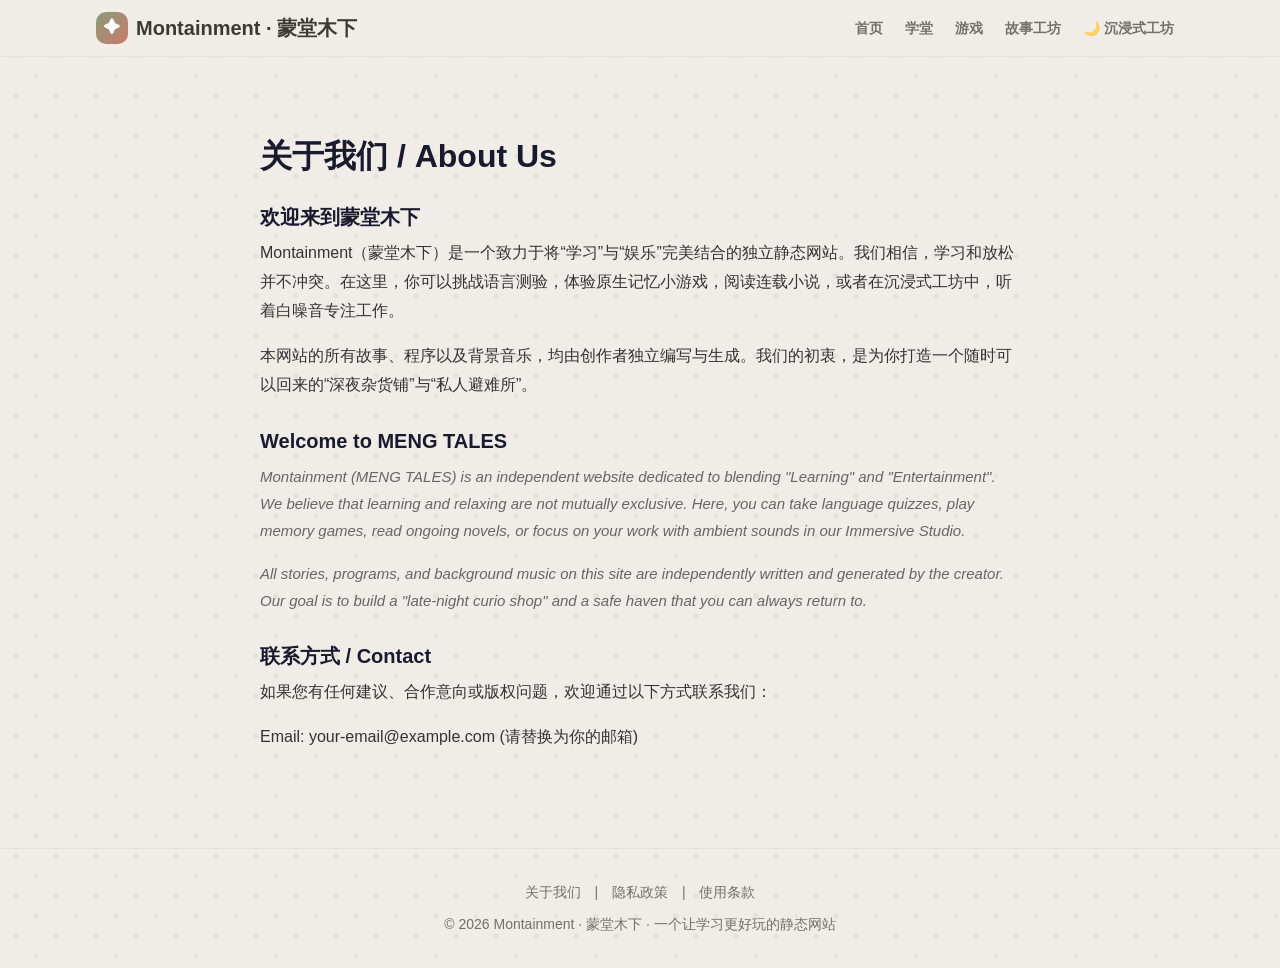
==== about.html @ 9c8ce77c "Create about.html" ====
<!DOCTYPE html>
<html lang="zh-CN">
<head>
  <meta charset="UTF-8" />
  <meta name="viewport" content="width=device-width, initial-scale=1.0" />
  <title>关于我们 | Montainment</title>
  <link rel="stylesheet" href="style.css" />
  <style>
    .legal-container { max-width: 800px; margin: 60px auto; padding: 20px; color: #333; line-height: 1.8; }
    .legal-container h1 { font-size: 32px; color: #1a1a2e; margin-bottom: 20px; }
    .legal-container h2 { font-size: 20px; color: #1a1a2e; margin: 30px 0 10px; }
    .legal-container p { margin-bottom: 16px; }
    .legal-container .en-text { color: #666; font-size: 15px; font-style: italic; }
  </style>
</head>
<body>
  <header class="site-header">
    <nav class="nav-bar">
      <a href="index.html" class="brand"><span class="brand-mark">✦</span> Montainment · 蒙堂木下</a>
      <ul class="nav-links">
        <li><a href="index.html">首页</a></li>
        <li><a href="quiz.html">学堂</a></li>
        <li><a href="game.html">游戏</a></li>
        <li><a href="story.html">故事工坊</a></li>
        <li><a href="immersive.html">🌙 沉浸式工坊</a></li>
      </ul>
    </nav>
  </header>

  <main class="legal-container">
    <h1>关于我们 / About Us</h1>
    
    <h2>欢迎来到蒙堂木下</h2>
    <p>Montainment（蒙堂木下）是一个致力于将“学习”与“娱乐”完美结合的独立静态网站。我们相信，学习和放松并不冲突。在这里，你可以挑战语言测验，体验原生记忆小游戏，阅读连载小说，或者在沉浸式工坊中，听着白噪音专注工作。</p>
    <p>本网站的所有故事、程序以及背景音乐，均由创作者独立编写与生成。我们的初衷，是为你打造一个随时可以回来的“深夜杂货铺”与“私人避难所”。</p>

    <h2>Welcome to MENG TALES</h2>
    <p class="en-text">Montainment (MENG TALES) is an independent website dedicated to blending "Learning" and "Entertainment". We believe that learning and relaxing are not mutually exclusive. Here, you can take language quizzes, play memory games, read ongoing novels, or focus on your work with ambient sounds in our Immersive Studio.</p>
    <p class="en-text">All stories, programs, and background music on this site are independently written and generated by the creator. Our goal is to build a "late-night curio shop" and a safe haven that you can always return to.</p>

    <h2>联系方式 / Contact</h2>
    <p>如果您有任何建议、合作意向或版权问题，欢迎通过以下方式联系我们：</p>
    <p>Email: your-email@example.com (请替换为你的邮箱)</p>
  </main>

  <footer class="site-footer">
    <div class="container">
      <div style="margin-bottom: 10px;">
        <a href="about.html" style="margin: 0 10px; color: inherit;">关于我们</a> | 
        <a href="privacy.html" style="margin: 0 10px; color: inherit;">隐私政策</a> | 
        <a href="terms.html" style="margin: 0 10px; color: inherit;">使用条款</a>
      </div>
      © 2026 Montainment · 蒙堂木下 · 一个让学习更好玩的静态网站
    </div>
  </footer>
</body>
</html>
---- style.css ----
/* =========================================================
   Montainment 全站样式表 · 自然大地风（导航修复版）
   ========================================================= */

/* ---------- 1. 设计变量 ---------- */
:root {
  --bg: #f0ede8;
  --surface: #faf8f5;
  --ink: #3d3a35;
  --ink-soft: rgba(61, 58, 53, 0.7);
  --primary: #8a9b7a;
  --primary-dark: #7a8b6a;
  --sunshine: #d4b87a;
  --coral: #c97a6b;
  --coral-dark: #b86a5b;
  --mint: #2ec4b6;
  --mint-dark: #1fa89c;
  --border: rgba(138, 155, 122, 0.12);
  --font-display: "Fredoka", "Nunito", sans-serif;
  --font-body: "Nunito", "Segoe UI", sans-serif;
  --radius-sm: 10px;
  --radius-md: 18px;
  --radius-lg: 28px;
  --shadow-soft: 0 10px 30px rgba(61, 58, 53, 0.06);
  --gap-sm: 12px;
  --gap-md: 24px;
  --gap-lg: 48px;
  --container-width: 1120px;
}

/* ---------- 2. 基础重置 ---------- */
* { margin: 0; padding: 0; box-sizing: border-box; }
html { scroll-behavior: smooth; }
body {
  font-family: var(--font-body);
  background-color: var(--bg);
  /* ===== 🔹 纹理：圆点 ===== */
  background-image: url("data:image/svg+xml,%3Csvg xmlns='http://www.w3.org/2000/svg' width='80' height='80' viewBox='0 0 80 80'%3E%3Cg fill='%238a9b7a' fill-opacity='0.12'%3E%3Ccircle cx='16' cy='16' r='2.5'/%3E%3Ccircle cx='56' cy='16' r='2.5'/%3E%3Ccircle cx='16' cy='56' r='2.5'/%3E%3Ccircle cx='56' cy='56' r='2.5'/%3E%3Ccircle cx='36' cy='36' r='3'/%3E%3Ccircle cx='76' cy='36' r='2'/%3E%3Ccircle cx='36' cy='76' r='2'/%3E%3C/g%3E%3C/svg%3E");
  color: var(--ink);
  line-height: 1.6;
  -webkit-font-smoothing: antialiased;
}
img, svg { display: block; max-width: 100%; }
a { color: inherit; text-decoration: none; }
button { font-family: inherit; cursor: pointer; border: none; }
h1, h2, h3 { font-family: var(--font-display); font-weight: 600; line-height: 1.2; }
a:focus-visible, button:focus-visible, input:focus-visible {
  outline: 3px solid var(--primary);
  outline-offset: 3px;
}
@media (prefers-reduced-motion: reduce) {
  * { animation-duration: 0.001ms !important; animation-iteration-count: 1 !important; transition-duration: 0.001ms !important; }
}
.container { max-width: var(--container-width); margin: 0 auto; padding: 0 24px; }

/* ============================================================
   3. 顶部导航栏（修复：flex-wrap 防止换行错乱）
   ============================================================ */
.site-header {
  position: sticky;
  top: 0;
  z-index: 100;
  background: rgba(240, 237, 232, 0.92);
  backdrop-filter: blur(8px);
  border-bottom: 1px solid var(--border);
}
.nav-bar {
  display: flex;
  align-items: center;
  justify-content: space-between;
  padding: 12px 16px;
  max-width: var(--container-width);
  margin: 0 auto;
  min-height: 56px;
}
.brand {
  display: flex;
  align-items: center;
  gap: 8px;
  font-family: var(--font-display);
  font-size: 20px;
  font-weight: 600;
  color: var(--ink);
  flex-shrink: 0;
  white-space: nowrap;
}
.brand-mark {
  width: 32px;
  height: 32px;
  border-radius: 10px;
  background: linear-gradient(135deg, var(--primary), var(--coral));
  display: flex;
  align-items: center;
  justify-content: center;
  color: #fff;
  font-size: 16px;
}
.nav-links {
  display: flex;
  align-items: center;
  gap: 2px;
  flex-wrap: wrap;
  justify-content: center;
  list-style: none;
  margin: 0;
  padding: 0;
}
.nav-links a {
  padding: 6px 10px;
  border-radius: 999px;
  font-weight: 600;
  color: var(--ink-soft);
  transition: background 0.2s ease, color 0.2s ease;
  font-size: 14px;
  white-space: nowrap;
  text-decoration: none;
}
.nav-links a:hover,
.nav-links a.active {
  background: var(--primary);
  color: #fff;
}
.nav-toggle {
  display: none;
  width: 40px;
  height: 40px;
  border-radius: var(--radius-sm);
  background: var(--surface);
  border: 1px solid var(--border);
  align-items: center;
  justify-content: center;
  font-size: 20px;
  flex-shrink: 0;
}

/* ---------- 语言切换按钮 ---------- */
.lang-toggle-container {
  display: flex;
  align-items: center;
  gap: 0px;
  margin-left: 4px;
  padding: 0;
  flex-shrink: 0;
}
.lang-btn {
  background: transparent;
  border: 2px solid var(--border);
  color: var(--ink-soft);
  padding: 4px 8px;
  cursor: pointer;
  font-size: 12px;
  font-weight: 600;
  font-family: inherit;
  transition: 0.2s;
  letter-spacing: 0.3px;
}
.lang-btn:first-child {
  border-radius: 30px 0 0 30px;
}
.lang-btn:last-child {
  border-radius: 0 30px 30px 0;
  border-left: none;
}
.lang-btn:hover {
  background: rgba(138, 155, 122, 0.08);
  border-color: var(--primary);
}
.lang-btn.active {
  background: var(--primary);
  border-color: var(--primary);
  color: #ffffff;
}

/* ---------- 4. 通用按钮 ---------- */
.btn {
  display: inline-flex;
  align-items: center;
  justify-content: center;
  gap: 8px;
  padding: 14px 28px;
  border-radius: 999px;
  font-weight: 700;
  font-size: 16px;
  transition: transform 0.15s ease, box-shadow 0.15s ease;
}
.btn:hover { transform: translateY(-2px); }
.btn-primary { background: var(--primary); color: #fff; box-shadow: var(--shadow-soft); }
.btn-primary:hover { background: var(--primary-dark); }
.btn-coral { background: var(--coral); color: #fff; }
.btn-coral:hover { background: var(--coral-dark); }
.btn-outline { background: transparent; border: 2px solid var(--primary); color: var(--ink); }
.btn-outline:hover { background: rgba(138, 155, 122, 0.06); }

/* ---------- 5. 广告位 ---------- */
.ad-slot {
  width: 100%;
  border: 2px dashed rgba(138, 155, 122, 0.2);
  border-radius: var(--radius-md);
  background: repeating-linear-gradient(45deg, #f4f4fc, #f4f4fc 10px, #eeeef9 10px, #eeeef9 20px);
  display: flex;
  align-items: center;
  justify-content: center;
  color: var(--ink-soft);
  font-size: 13px;
  font-weight: 700;
  letter-spacing: 0.4px;
}
.ad-slot span {
  background: var(--surface);
  padding: 6px 14px;
  border-radius: 999px;
  border: 1px solid var(--border);
}
.ad-slot--banner { height: 90px; margin: 0; }
.ad-slot--inline { height: 120px; margin: var(--gap-lg) 0; }
.ad-slot--square { height: 250px; }

/* ---------- 6. 首页 ---------- */
.hero {
  position: relative;
  overflow: hidden;
  background: linear-gradient(160deg, #8a9b7a 0%, #a8b89a 55%, #d4b87a 100%);
  color: #fff;
  padding: 72px 0 96px;
}
.hero-blob {
  position: absolute;
  border-radius: 50%;
  opacity: 0.25;
  background: #fff;
  animation: float 9s ease-in-out infinite;
}
.hero-blob.b1 { width: 220px; height: 220px; top: -60px; right: 8%; }
.hero-blob.b2 { width: 140px; height: 140px; bottom: -40px; left: 6%; background: var(--sunshine); animation-delay: -3s; }
.hero-blob.b3 { width: 90px; height: 90px; top: 30%; right: 28%; background: var(--coral); animation-delay: -5s; }
@keyframes float {
  0%, 100% { transform: translateY(0) scale(1); }
  50% { transform: translateY(-24px) scale(1.06); }
}
.hero-inner { position: relative; z-index: 2; max-width: 640px; }
.hero-eyebrow {
  display: inline-block;
  background: rgba(255,255,255,0.18);
  padding: 8px 18px;
  border-radius: 999px;
  font-weight: 700;
  font-size: 14px;
  margin-bottom: 20px;
}
.hero h1 { font-size: clamp(32px, 5vw, 52px); margin-bottom: 18px; }
.hero p { font-size: 18px; opacity: 0.92; margin-bottom: 32px; max-width: 520px; }
.hero-actions { display: flex; gap: 16px; flex-wrap: wrap; }
.hero-actions .btn-primary { background: #fff; color: var(--primary-dark); }
.hero-actions .btn-primary:hover { background: #f0ede8; }
.hero-actions .btn-outline { border-color: #fff; color: #fff; }
.hero-actions .btn-outline:hover { background: rgba(255,255,255,0.1); }

/* 功能色块区 */
.features { padding: var(--gap-lg) 0; }
.feature-grid {
  display: grid;
  grid-template-columns: 1fr 1fr;
  gap: var(--gap-md);
  margin-top: var(--gap-md);
}

.feature-card {
  border-radius: var(--radius-lg);
  padding: 40px 32px;
  color: #fff;
  min-height: 260px;
  display: flex;
  flex-direction: column;
  justify-content: space-between;
  position: relative;
  overflow: hidden;
  transition: transform 0.2s ease;
  border-top: 5px solid;
  border-image: linear-gradient(90deg, var(--primary), var(--sunshine), var(--coral)) 1;
}
.feature-card:hover { transform: translateY(-6px); }

.feature-card.quiz-card { background: linear-gradient(135deg, var(--primary), var(--primary-dark)); }
.feature-card.game-card { background: linear-gradient(135deg, var(--sunshine), #c4a060); color: var(--ink); }
.feature-card.story-card {
  grid-column: 1 / -1;
  background: linear-gradient(135deg, var(--coral), var(--coral-dark));
  display: grid;
  grid-template-columns: 1.2fr 1fr;
  align-items: center;
  gap: 24px;
  min-height: 200px;
}
.feature-icon { font-size: 40px; margin-bottom: 16px; }
.feature-card h3 { font-size: 26px; margin-bottom: 8px; }
.feature-card p { opacity: 0.9; margin-bottom: 20px; }
.feature-link {
  align-self: flex-start;
  padding: 10px 22px;
  border-radius: 999px;
  background: rgba(255,255,255,0.25);
  font-weight: 700;
}
.feature-link:hover { background: rgba(255,255,255,0.35); }
.game-card .feature-link { background: rgba(61, 58, 53, 0.12); color: var(--ink); }
.game-card .feature-link:hover { background: rgba(61, 58, 53, 0.2); }
.story-visual { font-size: 90px; text-align: center; }

/* 页脚 */
.site-footer {
  border-top: 1px solid var(--border);
  padding: 32px 0;
  color: var(--ink-soft);
  font-size: 14px;
  text-align: center;
}

/* ---------- 7. 通用页面头部 ---------- */
.page-header { padding: 48px 0 24px; text-align: center; }
.page-header h1 { font-size: clamp(28px, 4vw, 40px); margin-bottom: 10px; }
.page-header p { color: var(--ink-soft); max-width: 560px; margin: 0 auto; }
.page-badge {
  display: inline-block;
  padding: 6px 16px;
  border-radius: 999px;
  font-weight: 700;
  font-size: 13px;
  margin-bottom: 14px;
}
.badge-primary { background: rgba(138, 155, 122, 0.12); color: var(--primary); }
.badge-sunshine { background: rgba(212, 184, 122, 0.15); color: #a08050; }
.badge-coral { background: rgba(201, 122, 107, 0.12); color: var(--coral-dark); }

/* ---------- 8. 语言测验页 ---------- */
.quiz-panel {
  background: var(--surface);
  border-radius: var(--radius-lg);
  box-shadow: var(--shadow-soft);
  padding: 36px;
  max-width: 760px;
  margin: 0 auto;
}
.quiz-topbar {
  display: flex;
  justify-content: space-between;
  align-items: center;
  margin-bottom: 24px;
  flex-wrap: wrap;
  gap: 12px;
}
.quiz-progress { flex: 1; min-width: 160px; height: 10px; background: rgba(138, 155, 122, 0.15); border-radius: 999px; overflow: hidden; margin: 0 16px; }
.quiz-progress-bar { height: 100%; background: var(--primary); width: 0%; transition: width 0.3s ease; }
.quiz-score { font-weight: 700; color: var(--primary); }
.quiz-question { font-size: 22px; margin-bottom: 24px; font-family: var(--font-display); }
.quiz-type-tag {
  display: inline-block; font-size: 12px; font-weight: 700;
  padding: 4px 12px; border-radius: 999px; background: rgba(138, 155, 122, 0.1); color: var(--primary); margin-bottom: 14px;
}
.quiz-options { display: grid; gap: 12px; }
.quiz-option {
  text-align: left; padding: 16px 20px; border-radius: var(--radius-sm);
  border: 2px solid var(--border); background: #fff; font-size: 16px; font-weight: 600;
  transition: border-color 0.15s ease, background 0.15s ease;
}
.quiz-option:hover { border-color: var(--primary); }
.quiz-option.correct { border-color: var(--mint); background: #e7fbf9; color: var(--mint-dark); }
.quiz-option.wrong { border-color: var(--coral); background: rgba(201, 122, 107, 0.08); color: var(--coral-dark); }
.quiz-option[disabled] { cursor: not-allowed; }

/* 单词配对题布局 */
.match-board { display: grid; grid-template-columns: 1fr 1fr; gap: 24px; }
.match-col { display: grid; gap: 10px; }
.match-item {
  padding: 14px 16px; border-radius: var(--radius-sm); border: 2px solid var(--border);
  background: #fff; font-weight: 700; text-align: center;
}
.match-item.selected { border-color: var(--primary); background: rgba(138, 155, 122, 0.06); }
.match-item.matched { border-color: var(--mint); background: #e7fbf9; color: var(--mint-dark); opacity: 0.7; }

.quiz-feedback { margin-top: 20px; font-weight: 700; min-height: 24px; }
.quiz-feedback.ok { color: var(--mint-dark); }
.quiz-feedback.bad { color: var(--coral-dark); }
.quiz-actions { margin-top: 28px; display: flex; justify-content: flex-end; gap: 12px; }

.quiz-result { text-align: center; }
.quiz-result .score-big { font-family: var(--font-display); font-size: 56px; color: var(--primary); margin: 16px 0; }

/* ---------- 9. 记忆游戏页 ---------- */
.game-stats {
  display: flex;
  justify-content: center;
  gap: 32px;
  margin-bottom: 28px;
  flex-wrap: wrap;
}
.stat-chip {
  background: var(--surface);
  border: 1px solid var(--border);
  border-radius: var(--radius-sm);
  padding: 12px 24px;
  text-align: center;
  min-width: 110px;
}
.stat-chip .stat-value { font-family: var(--font-display); font-size: 24px; color: var(--primary); }
.stat-chip .stat-label { font-size: 12px; color: var(--ink-soft); font-weight: 700; }

.memory-board {
  display: grid;
  grid-template-columns: repeat(4, 1fr);
  gap: 14px;
  max-width: 560px;
  margin: 0 auto;
}
.memory-card { aspect-ratio: 1 / 1; perspective: 800px; }
.memory-card-inner {
  position: relative; width: 100%; height: 100%;
  transition: transform 0.5s cubic-bezier(0.4, 0.2, 0.2, 1);
  transform-style: preserve-3d;
}
.memory-card.flipped .memory-card-inner,
.memory-card.matched .memory-card-inner { transform: rotateY(180deg); }
.memory-face {
  position: absolute; inset: 0; border-radius: var(--radius-sm);
  display: flex; align-items: center; justify-content: center; font-size: 36px;
  backface-visibility: hidden;
}
.memory-face.front { background: linear-gradient(135deg, var(--primary), var(--coral)); color: #fff; font-family: var(--font-display); font-size: 24px; }
.memory-face.back { background: #fff; border: 2px solid var(--border); transform: rotateY(180deg); }
.memory-card.matched .memory-face.back { border-color: var(--mint); background: #e7fbf9; }

.game-win-banner { text-align: center; margin-top: 28px; font-weight: 700; color: var(--mint-dark); min-height: 24px; }
.game-controls { text-align: center; margin-bottom: 28px; }

/* ---------- 10. AI 故事工坊页 ---------- */
.story-panel {
  max-width: 760px;
  margin: 0 auto;
  background: var(--surface);
  border-radius: var(--radius-lg);
  box-shadow: var(--shadow-soft);
  padding: 36px;
}
.story-form { display: grid; gap: 16px; margin-bottom: 8px; }
.story-form label { font-weight: 700; font-size: 14px; color: var(--ink-soft); }
.story-form input[type="text"] {
  width: 100%; padding: 14px 18px; border-radius: var(--radius-sm);
  border: 2px solid var(--border); font-size: 16px; font-family: inherit;
}
.story-form input[type="text"]:focus { border-color: var(--coral); }
.story-genre-group { display: flex; gap: 10px; flex-wrap: wrap; }
.story-genre-chip {
  padding: 10px 18px; border-radius: 999px; border: 2px solid var(--border);
  font-weight: 700; font-size: 14px; background: #fff;
}
.story-genre-chip.active { border-color: var(--coral); background: rgba(201, 122, 107, 0.08); color: var(--coral-dark); }
.story-output {
  margin-top: 28px; padding: 28px; border-radius: var(--radius-md);
  background: rgba(201, 122, 107, 0.04); border: 1px dashed rgba(201, 122, 107, 0.2); display: none;
}
.story-output.show { display: block; }
.story-output h3 { font-size: 22px; margin-bottom: 12px; color: var(--coral-dark); }
.story-output p { margin-bottom: 10px; }
.story-output-actions { margin-top: 20px; display: flex; gap: 12px; flex-wrap: wrap; }
.story-hint { font-size: 13px; color: var(--ink-soft); margin-top: 6px; }

/* ---------- 11. 小说列表（story.html） ---------- */
.story-grid {
  display: grid;
  grid-template-columns: repeat(auto-fill, minmax(260px, 1fr));
  gap: 24px;
  margin-top: 8px;
}
.story-card {
  background: var(--surface);
  border-radius: 20px;
  overflow: hidden;
  box-shadow: var(--shadow-soft);
  cursor: pointer;
  transition: transform 0.25s ease, box-shadow 0.25s ease;
  display: flex;
  flex-direction: column;
  text-decoration: none;
  color: inherit;
  position: relative;
  border-top: 4px solid;
  border-image: linear-gradient(90deg, var(--primary), var(--sunshine), var(--coral)) 1;
}
.story-card:hover {
  transform: translateY(-6px);
  box-shadow: 0 12px 40px rgba(61, 58, 53, 0.08);
}
.story-cover {
  width: 100%;
  aspect-ratio: 16/10;
  background: linear-gradient(145deg, #3d3a35, #5a4f45);
  display: flex;
  align-items: center;
  justify-content: center;
  position: relative;
  overflow: hidden;
}
.story-cover img { width: 100%; height: 100%; object-fit: cover; }
.story-cover .cover-emoji { font-size: 52px; opacity: 0.6; filter: grayscale(0.2); }
.story-cover .cover-title {
  position: absolute; bottom: 12px; right: 16px;
  font-size: 13px; color: rgba(255,255,255,0.3); font-weight: 400; letter-spacing: 2px;
}
.story-card-body { padding: 16px 18px 18px; flex: 1; display: flex; flex-direction: column; }
.story-card-body .title { font-size: 17px; font-weight: 700; color: var(--ink); line-height: 1.3; margin-bottom: 2px; display: -webkit-box; -webkit-line-clamp: 1; -webkit-box-orient: vertical; overflow: hidden; }
.story-card-body .author { font-size: 14px; color: var(--ink-soft); margin-bottom: 8px; }
.story-card-body .desc { font-size: 14px; color: rgba(61, 58, 53, 0.6); line-height: 1.5; display: -webkit-box; -webkit-line-clamp: 2; -webkit-box-orient: vertical; overflow: hidden; flex: 1; margin-bottom: 12px; }
.story-card-footer { display: flex; justify-content: space-between; align-items: center; border-top: 1px solid var(--border); padding-top: 12px; margin-top: auto; flex-wrap: wrap; gap: 6px; }
.story-card-footer .likes { font-size: 14px; color: var(--ink-soft); display: flex; align-items: center; gap: 4px; }
.story-card-footer .likes .heart { color: var(--coral); }
.story-card-footer .chapters-count { font-size: 13px; color: var(--ink-soft); background: var(--bg); padding: 2px 14px; border-radius: 20px; white-space: nowrap; }
.story-card-footer .updated-time { font-size: 12px; color: rgba(61, 58, 53, 0.4); white-space: nowrap; }

/* ---------- 12. 小说阅读页（story-read.html） ---------- */
.story-read-container { max-width: 820px; margin: 0 auto; padding: 24px 20px 40px; min-height: 70vh; }
.top-nav { display: flex; gap: 20px; flex-wrap: wrap; margin-bottom: 16px; }
.top-nav a { display: inline-flex; align-items: center; gap: 6px; color: var(--ink-soft); text-decoration: none; font-weight: 600; font-size: 15px; transition: 0.2s; }
.top-nav a:hover { color: var(--ink); }
.top-nav .divider { color: var(--border); font-weight: 300; }

.detail-hero { background: var(--surface); border-radius: 24px; overflow: hidden; box-shadow: var(--shadow-soft); margin-bottom: 28px; }
.detail-cover { width: 100%; aspect-ratio: 16/7; background: linear-gradient(145deg, #3d3a35, #5a4f45); display: flex; align-items: center; justify-content: center; position: relative; overflow: hidden; }
.detail-cover img { width: 100%; height: 100%; object-fit: cover; }
.detail-cover .cover-emoji { font-size: 64px; opacity: 0.5; }

.detail-info { padding: 24px 28px 28px; }
.detail-info .title { font-size: 26px; font-weight: 800; color: var(--ink); margin-bottom: 2px; }
.detail-info .author { font-size: 16px; color: var(--ink-soft); margin-bottom: 12px; }
.detail-info .desc { font-size: 16px; color: rgba(61, 58, 53, 0.7); line-height: 1.7; margin-bottom: 16px; padding: 14px 18px; background: var(--bg); border-radius: 12px; border-left: 4px solid var(--sunshine); }
.detail-info .meta-row { display: flex; gap: 24px; flex-wrap: wrap; font-size: 14px; color: var(--ink-soft); align-items: center; }
.detail-info .meta-row .likes { display: flex; align-items: center; gap: 8px; }
.detail-info .meta-row .likes .heart-btn { background: none; border: none; cursor: pointer; font-size: 22px; color: #ccc; transition: 0.2s; padding: 0; line-height: 1; }
.detail-info .meta-row .likes .heart-btn:hover { transform: scale(1.1); }
.detail-info .meta-row .likes .heart-btn.liked { color: var(--coral); }
.detail-info .meta-row .updated-time { color: rgba(61, 58, 53, 0.4); font-size: 13px; }

.chapter-list { background: var(--surface); border-radius: 24px; box-shadow: var(--shadow-soft); overflow: hidden; }
.chapter-list-header { padding: 18px 24px; font-weight: 700; font-size: 18px; color: var(--ink); border-bottom: 1px solid var(--border); display: flex; justify-content: space-between; align-items: center; }
.chapter-list-header .count { font-weight: 400; font-size: 14px; color: var(--ink-soft); }

.chapter-item {
  display: flex;
  justify-content: space-between;
  align-items: center;
  padding: 16px 24px;
  border-bottom: 1px solid var(--border);
  cursor: pointer;
  transition: background 0.15s;
}
.chapter-item:hover { background: rgba(138, 155, 122, 0.04); }
.chapter-item:last-child { border-bottom: none; }
.chapter-item .left { display: flex; flex-wrap: wrap; align-items: baseline; gap: 4px 8px; flex: 1; }
.chapter-item .num { font-size: 14px; font-weight: 700; color: rgba(61, 58, 53, 0.2); min-width: 32px; }
.chapter-item .ch-title { font-size: 16px; font-weight: 600; color: var(--ink); }
.chapter-item .ch-preview { font-size: 14px; color: rgba(61, 58, 53, 0.5); font-weight: 400; width: 100%; margin-left: 0; padding-left: 40px; word-break: break-word; }
.chapter-item .arrow { color: rgba(61, 58, 53, 0.15); font-size: 18px; transition: 0.2s; margin-left: auto; }
.chapter-item:hover .arrow { color: var(--ink-soft); transform: translateX(4px); }

.reader-mode .detail-hero { display: none; }
.reader-mode .chapter-list { display: none; }
.reader-mode .reader-content { display: block; }

.reader-content { display: none; background: var(--surface); border-radius: 24px; padding: 32px 36px; box-shadow: var(--shadow-soft); }
.reader-content .reader-chapter-title { font-size: 26px; font-weight: 800; color: var(--ink); margin-bottom: 4px; line-height: 1.3; }
.reader-content .reader-chapter-label { font-size: 14px; color: var(--ink-soft); margin-bottom: 20px; }
.reader-content .reader-body { font-size: 18px; line-height: 2; color: rgba(61, 58, 53, 0.85); white-space: pre-wrap; font-family: 'Georgia','Times New Roman',serif; }
.reader-content .reader-body p { margin-bottom: 1.2em; text-indent: 2em; }

.reader-nav { display: flex; justify-content: space-between; margin-top: 28px; padding-top: 20px; border-top: 1px solid var(--border); }
.reader-nav a { padding: 8px 24px; border: 1px solid var(--border); border-radius: 30px; text-decoration: none; font-size: 14px; font-weight: 600; color: var(--ink); transition: 0.2s; }
.reader-nav a:hover { background: var(--primary); color: #fff; border-color: var(--primary); }
.reader-nav a.disabled { opacity: 0.3; pointer-events: none; }
.reader-nav .indicator { font-size: 14px; color: var(--ink-soft); display: flex; align-items: center; }

.back-to-top {
  position: fixed; bottom: 30px; right: 30px; width: 48px; height: 48px;
  border-radius: 50%; background: var(--ink); color: #fff; border: none;
  font-size: 24px; cursor: pointer; box-shadow: var(--shadow-soft);
  transition: 0.2s; z-index: 200; display: flex; align-items: center; justify-content: center; opacity: 0.8;
}
.back-to-top:hover { background: var(--primary); transform: scale(1.05); opacity: 1; }

.empty-state { text-align: center; padding: 40px 20px; color: rgba(61, 58, 53, 0.4); }
.empty-state .icon { font-size: 56px; margin-bottom: 12px; }
.empty-state h3 { font-size: 20px; color: var(--ink); margin-bottom: 4px; }

/* ---------- 13. 响应式 ---------- */
@media (max-width: 860px) {
  .feature-grid { grid-template-columns: 1fr; }
  .feature-card.story-card { grid-template-columns: 1fr; }
  .story-visual { order: -1; font-size: 60px; }
  .match-board { grid-template-columns: 1fr 1fr; }
}

/* ============================================================
   移动端导航（汉堡菜单）
   ============================================================ */
@media (max-width: 720px) {
  .nav-links {
    position: absolute;
    top: 100%;
    left: 0;
    right: 0;
    background: var(--surface);
    flex-direction: column;
    align-items: stretch;
    padding: 16px 24px 24px;
    border-bottom: 1px solid var(--border);
    display: none;
    box-shadow: 0 8px 24px rgba(61, 58, 53, 0.06);
  }
  .nav-links.open {
    display: flex;
  }
  .nav-links a {
    display: block;
    text-align: center;
    padding: 14px 16px;
    border-radius: 12px;
    font-size: 16px;
  }
  .nav-links a:hover,
  .nav-links a.active {
    background: var(--primary);
    color: #fff;
  }
  .nav-toggle {
    display: flex;
  }

  .lang-toggle-container {
    justify-content: center;
    margin-left: 0 !important;
    padding: 12px 0 4px !important;
    border-top: 1px solid var(--border);
    margin-top: 8px;
  }
  .lang-toggle-container button {
    font-size: 15px !important;
    padding: 8px 18px !important;
  }

  .story-grid {
    grid-template-columns: 1fr 1fr;
    gap: 14px;
  }
  .story-card-body .title { font-size: 15px; }
  .story-card-body .desc { font-size: 13px; -webkit-line-clamp: 1; }
  .story-card-footer { flex-wrap: wrap; gap: 4px; }
  .story-card-footer .chapters-count { font-size: 12px; padding: 2px 10px; }
  .story-card-footer .updated-time { font-size: 11px; }
}

@media (max-width: 600px) {
  .detail-info { padding: 18px; }
  .detail-info .title { font-size: 21px; }
  .detail-info .desc { font-size: 14px; padding: 12px; }
  .chapter-item { padding: 14px 16px; }
  .chapter-item .ch-title { font-size: 14px; }
  .chapter-item .ch-preview { font-size: 13px; padding-left: 32px; }
  .reader-content { padding: 20px; }
  .reader-content .reader-chapter-title { font-size: 20px; }
  .reader-content .reader-body { font-size: 16px; line-height: 1.9; }
  .reader-nav { flex-wrap: wrap; gap: 8px; justify-content: center; }
  .back-to-top { bottom: 20px; right: 20px; width: 42px; height: 42px; font-size: 20px; }
  .top-nav { gap: 12px; }
  .top-nav a { font-size: 14px; }

  .story-grid {
    grid-template-columns: 1fr 1fr;
    gap: 12px;
  }
  .story-card-body { padding: 12px; }
  .story-card-body .title { font-size: 14px; }
  .story-card-body .author { font-size: 12px; }
  .story-card-body .desc { font-size: 12px; -webkit-line-clamp: 1; }
  .story-card-footer .likes { font-size: 12px; }
  .story-card-footer .chapters-count { font-size: 11px; padding: 1px 10px; }
  .story-card-footer .updated-time { font-size: 10px; }
}

@media (max-width: 420px) {
  .story-grid { grid-template-columns: 1fr 1fr; gap: 10px; }
  .story-card-body .title { font-size: 13px; }
  .chapter-item .ch-preview { padding-left: 0; }
  .story-card-footer .chapters-count { font-size: 10px; padding: 1px 8px; }
  .story-card-footer .updated-time { font-size: 9px; }
}


/* ============================================================
   🆕 做题页选项网格（宽屏两列）—— 只影响答题状态
   ============================================================ */
.quiz-options-grid {
  display: grid;
  grid-template-columns: 1fr;
  gap: 10px;
  margin-top: 2px;
}

/* 平板/桌面宽屏下变成两列 */
@media (min-width: 768px) {
  .quiz-options-grid {
    grid-template-columns: 1fr 1fr;
    gap: 12px;
  }
}

/* 32寸大屏下稍微加大内边距，选项更饱满 */
@media (min-width: 1400px) {
  .quiz-options-grid {
    gap: 16px;
  }
  .quiz-options-grid .quiz-option {
    padding: 18px 24px !important;
    font-size: 17px !important;
  }
}
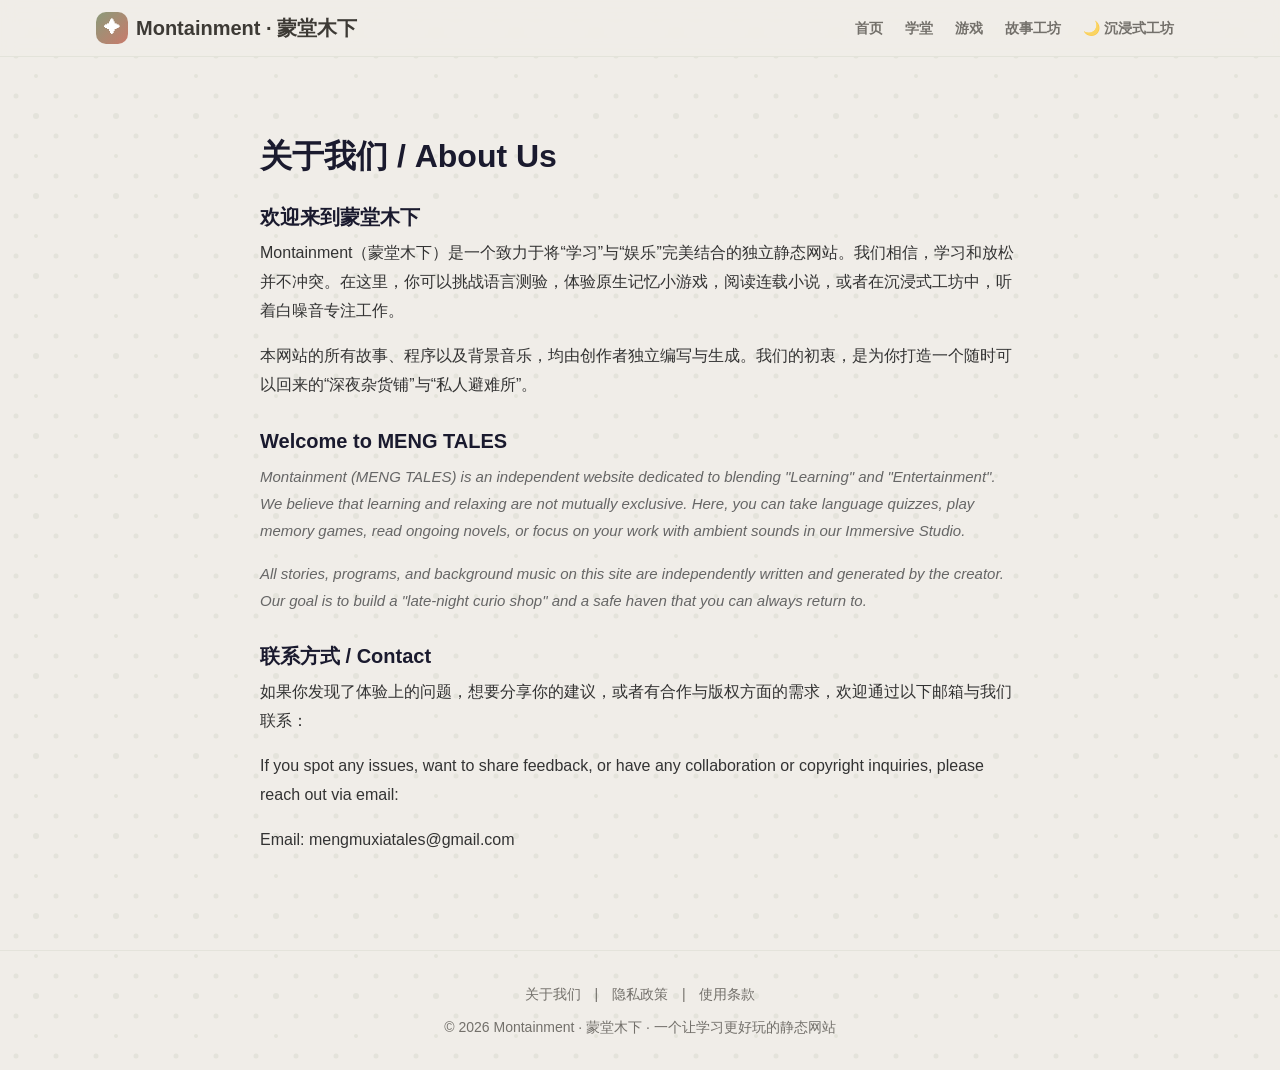
==== commit aaf08117: "Update about.html" ====
--- a/about.html
+++ b/about.html
@@ -39,8 +39,9 @@
     <p class="en-text">All stories, programs, and background music on this site are independently written and generated by the creator. Our goal is to build a "late-night curio shop" and a safe haven that you can always return to.</p>
 
     <h2>联系方式 / Contact</h2>
-    <p>如果您有任何建议、合作意向或版权问题，欢迎通过以下方式联系我们：</p>
-    <p>Email: your-email@example.com (请替换为你的邮箱)</p>
+    <p>如果你发现了体验上的问题，想要分享你的建议，或者有合作与版权方面的需求，欢迎通过以下邮箱与我们联系：</p>
+    <p>If you spot any issues, want to share feedback, or have any collaboration or copyright inquiries, please reach out via email:</p>
+    <p>Email: mengmuxiatales@gmail.com </p>
   </main>
 
   <footer class="site-footer">
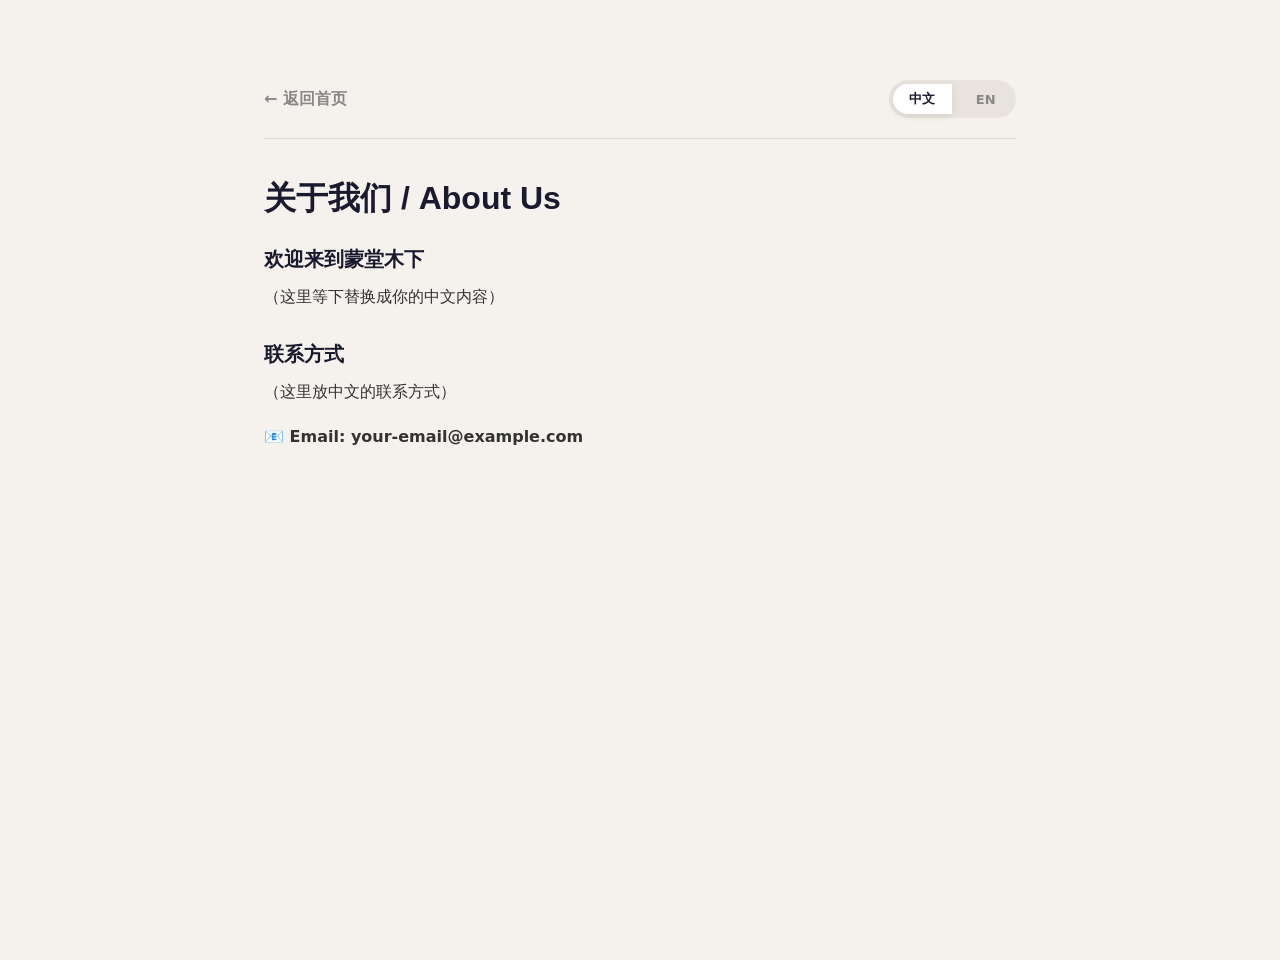
==== commit 127ae294: "Update about.html" ====
--- a/about.html
+++ b/about.html
@@ -6,53 +6,102 @@
   <title>关于我们 | Montainment</title>
   <link rel="stylesheet" href="style.css" />
   <style>
-    .legal-container { max-width: 800px; margin: 60px auto; padding: 20px; color: #333; line-height: 1.8; }
-    .legal-container h1 { font-size: 32px; color: #1a1a2e; margin-bottom: 20px; }
-    .legal-container h2 { font-size: 20px; color: #1a1a2e; margin: 30px 0 10px; }
+    body { background: #f5f2ed; font-family: 'Nunito', system-ui, sans-serif; min-height: 100vh; }
+    
+    .legal-container { max-width: 800px; margin: 60px auto; padding: 20px 24px; color: #333; line-height: 1.8; min-height: 60vh; }
+    
+    /* 顶部导航与语言切换 */
+    .legal-header { display: flex; justify-content: space-between; align-items: center; margin-bottom: 40px; padding-bottom: 20px; border-bottom: 1px solid #e0dcd5; }
+    .legal-header .back-link { color: #888; text-decoration: none; font-weight: 600; transition: 0.2s; }
+    .legal-header .back-link:hover { color: #1a1a2e; }
+    
+    .lang-switch { display: flex; gap: 8px; background: #e8e4dd; padding: 4px; border-radius: 20px; }
+    .lang-btn { background: transparent; border: none; padding: 6px 16px; border-radius: 16px; font-size: 13px; font-weight: 700; color: #888; cursor: pointer; transition: 0.2s; font-family: inherit; }
+    .lang-btn.active { background: #fff; color: #1a1a2e; box-shadow: 0 2px 8px rgba(0,0,0,0.08); }
+
+    /* 内容区 */
+    .legal-container h1 { font-size: 32px; color: #1a1a2e; margin-bottom: 24px; }
+    .legal-container h2 { font-size: 20px; color: #1a1a2e; margin: 30px 0 12px; }
     .legal-container p { margin-bottom: 16px; }
-    .legal-container .en-text { color: #666; font-size: 15px; font-style: italic; }
+    
+    /* 隐藏特定语言 */
+    .lang-content { display: none; }
+    .lang-content.active { display: block; animation: fadeIn 0.3s ease; }
+    @keyframes fadeIn { from { opacity: 0; transform: translateY(5px); } to { opacity: 1; transform: translateY(0); } }
   </style>
 </head>
 <body>
-  <header class="site-header">
-    <nav class="nav-bar">
-      <a href="index.html" class="brand"><span class="brand-mark">✦</span> Montainment · 蒙堂木下</a>
-      <ul class="nav-links">
-        <li><a href="index.html">首页</a></li>
-        <li><a href="quiz.html">学堂</a></li>
-        <li><a href="game.html">游戏</a></li>
-        <li><a href="story.html">故事工坊</a></li>
-        <li><a href="immersive.html">🌙 沉浸式工坊</a></li>
-      </ul>
-    </nav>
-  </header>
 
   <main class="legal-container">
-    <h1>关于我们 / About Us</h1>
     
-    <h2>欢迎来到蒙堂木下</h2>
-    <p>Montainment（蒙堂木下）是一个致力于将“学习”与“娱乐”完美结合的独立静态网站。我们相信，学习和放松并不冲突。在这里，你可以挑战语言测验，体验原生记忆小游戏，阅读连载小说，或者在沉浸式工坊中，听着白噪音专注工作。</p>
-    <p>本网站的所有故事、程序以及背景音乐，均由创作者独立编写与生成。我们的初衷，是为你打造一个随时可以回来的“深夜杂货铺”与“私人避难所”。</p>
+    <!-- 顶部操作栏 -->
+    <div class="legal-header">
+      <a href="index.html" class="back-link" id="backBtn">← 返回首页</a>
+      <div class="lang-switch">
+        <button class="lang-btn" data-lang="zh" onclick="switchLang('zh')">中文</button>
+        <button class="lang-btn" data-lang="en" onclick="switchLang('en')">EN</button>
+      </div>
+    </div>
 
-    <h2>Welcome to MENG TALES</h2>
-    <p class="en-text">Montainment (MENG TALES) is an independent website dedicated to blending "Learning" and "Entertainment". We believe that learning and relaxing are not mutually exclusive. Here, you can take language quizzes, play memory games, read ongoing novels, or focus on your work with ambient sounds in our Immersive Studio.</p>
-    <p class="en-text">All stories, programs, and background music on this site are independently written and generated by the creator. Our goal is to build a "late-night curio shop" and a safe haven that you can always return to.</p>
+    <!-- ===== 中文内容区 ===== -->
+    <div id="content-zh" class="lang-content">
+      <h1>关于我们 / About Us</h1>
+      <h2>欢迎来到蒙堂木下</h2>
+      <!-- 👇 这里放你等下给我的中文正文 -->
+      <p>（这里等下替换成你的中文内容）</p>
+      
+      <h2>联系方式</h2>
+      <p>（这里放中文的联系方式）</p>
+      <p style="font-weight: 700;">📧 Email: your-email@example.com</p>
+    </div>
 
-    <h2>联系方式 / Contact</h2>
-    <p>如果你发现了体验上的问题，想要分享你的建议，或者有合作与版权方面的需求，欢迎通过以下邮箱与我们联系：</p>
-    <p>If you spot any issues, want to share feedback, or have any collaboration or copyright inquiries, please reach out via email:</p>
-    <p>Email: mengmuxiatales@gmail.com </p>
+    <!-- ===== 英文内容区 ===== -->
+    <div id="content-en" class="lang-content">
+      <h1>About Us</h1>
+      <h2>Welcome to MENG TALES</h2>
+      <!-- 👇 这里放你等下给我的英文正文 -->
+      <p>(Your English content goes here)</p>
+
+      <h2>Contact Us</h2>
+      <p>(Your English contact info goes here)</p>
+      <p style="font-weight: 700;">📧 Email: your-email@example.com</p>
+    </div>
+
   </main>
 
-  <footer class="site-footer">
-    <div class="container">
-      <div style="margin-bottom: 10px;">
-        <a href="about.html" style="margin: 0 10px; color: inherit;">关于我们</a> | 
-        <a href="privacy.html" style="margin: 0 10px; color: inherit;">隐私政策</a> | 
-        <a href="terms.html" style="margin: 0 10px; color: inherit;">使用条款</a>
-      </div>
-      © 2026 Montainment · 蒙堂木下 · 一个让学习更好玩的静态网站
-    </div>
-  </footer>
+  <script src="i18n.js"></script>
+  <script>
+    // 初始化：获取当前语言，默认中文
+    function getCurrentLang() {
+      const saved = localStorage.getItem('lang');
+      return saved ? saved : 'zh'; // 默认给中文，因为合规页面优先照顾国内审核
+    }
+
+    // 切换语言核心函数
+    function switchLang(lang) {
+      // 1. 更新按钮高亮状态
+      document.querySelectorAll('.lang-btn').forEach(btn => {
+        btn.classList.toggle('active', btn.getAttribute('data-lang') === lang);
+      });
+      
+      // 2. 显示对应的内容
+      document.querySelectorAll('.lang-content').forEach(el => {
+        el.classList.remove('active');
+      });
+      document.getElementById('content-' + lang).classList.add('active');
+
+      // 3. 更新返回按钮的文字
+      document.getElementById('backBtn').textContent = lang === 'zh' ? '← 返回首页' : '← Back to Home';
+
+      // 4. 把语言记录到本地，这样全站其他页面也会同步
+      localStorage.setItem('lang', lang);
+    }
+
+    // 页面加载时自动执行
+    document.addEventListener('DOMContentLoaded', () => {
+      switchLang(getCurrentLang());
+    });
+  </script>
+
 </body>
 </html>
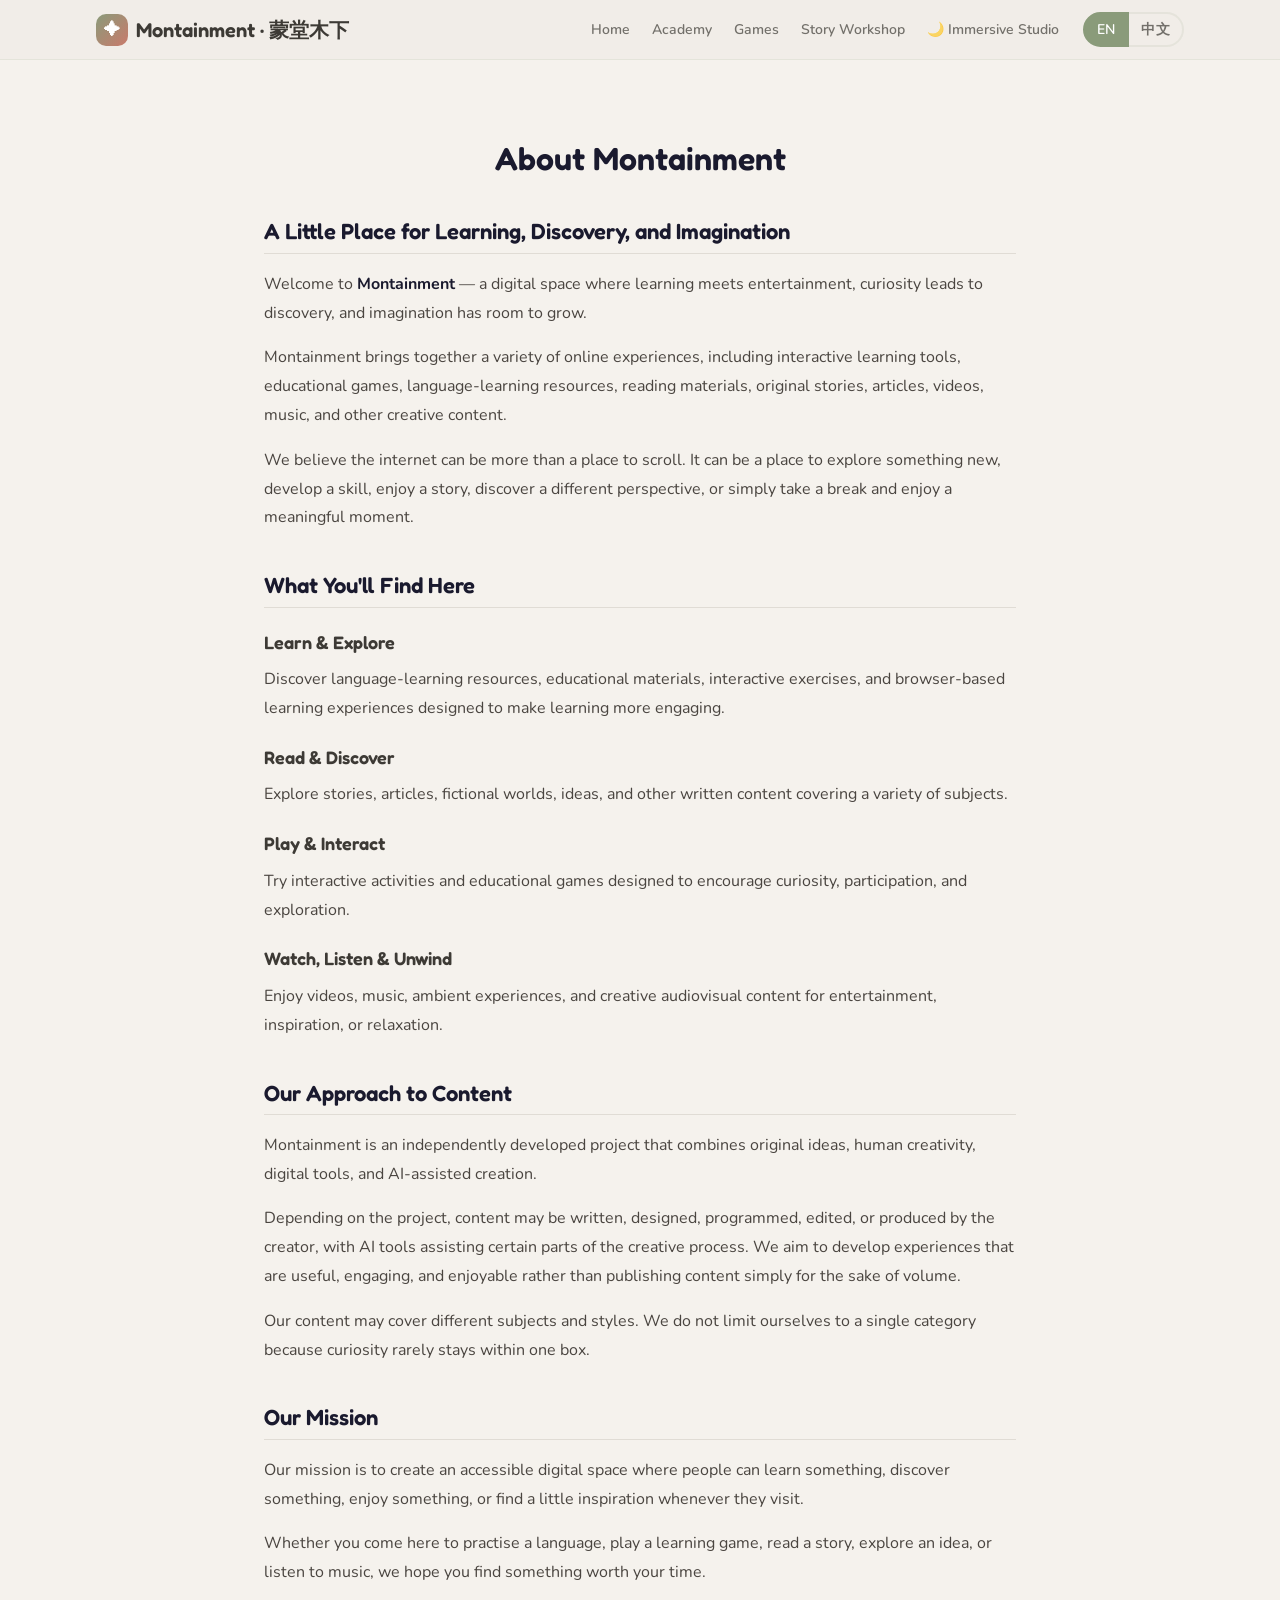
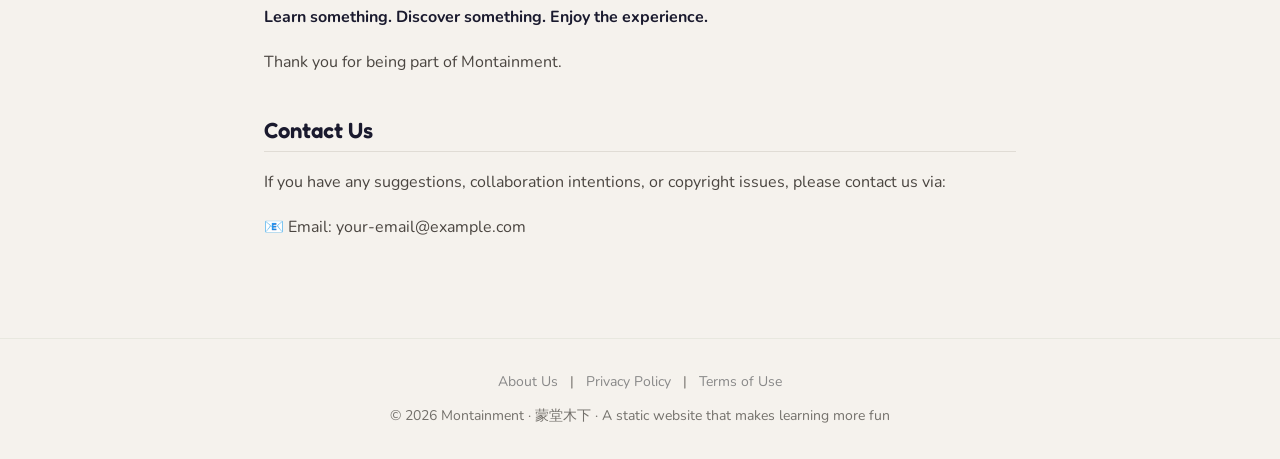
==== commit 27b699f0: "Update about.html" ====
--- a/about.html
+++ b/about.html
@@ -4,27 +4,21 @@
   <meta charset="UTF-8" />
   <meta name="viewport" content="width=device-width, initial-scale=1.0" />
   <title>关于我们 | Montainment</title>
+  <link rel="preconnect" href="https://fonts.googleapis.com" />
+  <link href="https://fonts.googleapis.com/css2?family=Fredoka:wght@500;600;700&family=Nunito:wght@400;600;700;800&display=swap" rel="stylesheet" />
   <link rel="stylesheet" href="style.css" />
   <style>
     body { background: #f5f2ed; font-family: 'Nunito', system-ui, sans-serif; min-height: 100vh; }
     
     .legal-container { max-width: 800px; margin: 60px auto; padding: 20px 24px; color: #333; line-height: 1.8; min-height: 60vh; }
     
-    /* 顶部导航与语言切换 */
-    .legal-header { display: flex; justify-content: space-between; align-items: center; margin-bottom: 40px; padding-bottom: 20px; border-bottom: 1px solid #e0dcd5; }
-    .legal-header .back-link { color: #888; text-decoration: none; font-weight: 600; transition: 0.2s; }
-    .legal-header .back-link:hover { color: #1a1a2e; }
+    .legal-container h1 { font-size: 32px; color: #1a1a2e; margin-bottom: 30px; text-align: center; }
+    .legal-container h2 { font-size: 22px; color: #1a1a2e; margin: 40px 0 16px; border-bottom: 1px solid #e0dcd5; padding-bottom: 8px; }
+    .legal-container h3 { font-size: 18px; color: #3d3a35; margin: 24px 0 12px; }
+    .legal-container p { margin-bottom: 16px; font-size: 16px; color: #4a4540; }
+    .legal-container strong { color: #1a1a2e; font-weight: 700; }
     
-    .lang-switch { display: flex; gap: 8px; background: #e8e4dd; padding: 4px; border-radius: 20px; }
-    .lang-btn { background: transparent; border: none; padding: 6px 16px; border-radius: 16px; font-size: 13px; font-weight: 700; color: #888; cursor: pointer; transition: 0.2s; font-family: inherit; }
-    .lang-btn.active { background: #fff; color: #1a1a2e; box-shadow: 0 2px 8px rgba(0,0,0,0.08); }
-
-    /* 内容区 */
-    .legal-container h1 { font-size: 32px; color: #1a1a2e; margin-bottom: 24px; }
-    .legal-container h2 { font-size: 20px; color: #1a1a2e; margin: 30px 0 12px; }
-    .legal-container p { margin-bottom: 16px; }
-    
-    /* 隐藏特定语言 */
+    /* 内容隐藏/显示逻辑 */
     .lang-content { display: none; }
     .lang-content.active { display: block; animation: fadeIn 0.3s ease; }
     @keyframes fadeIn { from { opacity: 0; transform: translateY(5px); } to { opacity: 1; transform: translateY(0); } }
@@ -32,75 +26,135 @@
 </head>
 <body>
 
+  <!-- ============ 顶部导航栏 ============ -->
+  <header class="site-header">
+    <nav class="nav-bar">
+      <a href="index.html" class="brand">
+        <span class="brand-mark">✦</span>
+        Montainment · 蒙堂木下
+      </a>
+      <ul class="nav-links">
+        <li><a href="index.html" data-i18n="nav.home">首页</a></li>
+        <li><a href="quiz.html" data-i18n="nav.quiz">学堂</a></li>
+        <li><a href="game.html" data-i18n="nav.game">游戏</a></li>
+        <li><a href="story.html" data-i18n="nav.story">故事工坊</a></li>
+        <li><a href="immersive.html" data-i18n="nav.immersive">🌙 沉浸式工坊</a></li>
+      </ul>
+      <button class="nav-toggle" aria-label="打开菜单" aria-expanded="false">☰</button>
+    </nav>
+  </header>
+
   <main class="legal-container">
     
-    <!-- 顶部操作栏 -->
-    <div class="legal-header">
-      <a href="index.html" class="back-link" id="backBtn">← 返回首页</a>
-      <div class="lang-switch">
-        <button class="lang-btn" data-lang="zh" onclick="switchLang('zh')">中文</button>
-        <button class="lang-btn" data-lang="en" onclick="switchLang('en')">EN</button>
-      </div>
-    </div>
-
     <!-- ===== 中文内容区 ===== -->
     <div id="content-zh" class="lang-content">
-      <h1>关于我们 / About Us</h1>
-      <h2>欢迎来到蒙堂木下</h2>
-      <!-- 👇 这里放你等下给我的中文正文 -->
-      <p>（这里等下替换成你的中文内容）</p>
+      <h1>关于 Montainment</h1>
       
-      <h2>联系方式</h2>
-      <p>（这里放中文的联系方式）</p>
-      <p style="font-weight: 700;">📧 Email: your-email@example.com</p>
+      <h2>一个学习、探索与想象的数字空间</h2>
+      <p>欢迎来到 <strong>Montainment</strong> —— 一个让学习与娱乐相结合、让好奇心引领探索、让想象力自由生长的数字空间。</p>
+      <p>Montainment 汇集了多种线上体验，包括互动学习工具、教育游戏、语言学习资源、阅读材料、原创故事、文章、影片、音乐，以及其他创意内容。</p>
+      <p>我们相信，互联网不应该只是一个不断滑动屏幕的地方。它也可以让我们学习新知识、培养新技能、享受一个故事、发现不同的观点，或在忙碌的生活中停下来，享受一段有意义的时光。</p>
+
+      <h2>你可以在这里发现什么？</h2>
+      <h3>学习与探索</h3>
+      <p>体验语言学习资源、教育内容、互动练习，以及以浏览器为基础的学习工具，让学习变得更有趣。</p>
+      
+      <h3>阅读与发现</h3>
+      <p>阅读不同主题的故事、文章、虚构世界、创意观点与其他文字内容。</p>
+      
+      <h3>游戏与互动</h3>
+      <p>参与互动活动和教育游戏，在体验中培养好奇心、参与感与探索精神。</p>
+      
+      <h3>观看、聆听与放松</h3>
+      <p>欣赏影片、音乐、氛围体验及其他视听创作，用于娱乐、启发灵感或放松心情。</p>
+
+      <h2>我们的内容创作理念</h2>
+      <p>Montainment 是一个独立开发的项目，结合原创构思、人类创意、数字工具与 AI 辅助创作。</p>
+      <p>根据不同项目，内容可能由创作者进行撰写、设计、编程、编辑或制作，并在部分创作环节使用 AI 工具辅助。我们希望持续开发真正有用、有趣、值得体验的内容，而不是单纯追求发布数量。</p>
+      <p>这里的内容可能涉及不同主题与风格。我们不将自己局限于单一领域，因为好奇心本来就不受类别限制。</p>
+
+      <h2>我们的使命</h2>
+      <p>我们的使命是建立一个容易接触的数字空间，让每一位访客都能在这里学习一点新知识、发现一些新事物、享受有趣的体验，或获得一点灵感。</p>
+      <p>无论你是来练习语言、玩学习游戏、阅读故事、探索观点，还是聆听音乐，我们都希望你能在这里找到值得花时间体验的内容。</p>
+      <p><strong>学习一点，发现一点，享受当下。</strong></p>
+      <p>感谢你来到 Montainment。</p>
+
+      <h2>联系我们</h2>
+      <p>如果你有任何建议、合作意向或版权问题，欢迎随时联系我：</p>
+      <p>📧 Email: your-email@example.com (请替换为你的真实邮箱)</p>
     </div>
 
     <!-- ===== 英文内容区 ===== -->
     <div id="content-en" class="lang-content">
-      <h1>About Us</h1>
-      <h2>Welcome to MENG TALES</h2>
-      <!-- 👇 这里放你等下给我的英文正文 -->
-      <p>(Your English content goes here)</p>
+      <h1>About Montainment</h1>
+      
+      <h2>A Little Place for Learning, Discovery, and Imagination</h2>
+      <p>Welcome to <strong>Montainment</strong> — a digital space where learning meets entertainment, curiosity leads to discovery, and imagination has room to grow.</p>
+      <p>Montainment brings together a variety of online experiences, including interactive learning tools, educational games, language-learning resources, reading materials, original stories, articles, videos, music, and other creative content.</p>
+      <p>We believe the internet can be more than a place to scroll. It can be a place to explore something new, develop a skill, enjoy a story, discover a different perspective, or simply take a break and enjoy a meaningful moment.</p>
+
+      <h2>What You'll Find Here</h2>
+      <h3>Learn & Explore</h3>
+      <p>Discover language-learning resources, educational materials, interactive exercises, and browser-based learning experiences designed to make learning more engaging.</p>
+      
+      <h3>Read & Discover</h3>
+      <p>Explore stories, articles, fictional worlds, ideas, and other written content covering a variety of subjects.</p>
+      
+      <h3>Play & Interact</h3>
+      <p>Try interactive activities and educational games designed to encourage curiosity, participation, and exploration.</p>
+      
+      <h3>Watch, Listen & Unwind</h3>
+      <p>Enjoy videos, music, ambient experiences, and creative audiovisual content for entertainment, inspiration, or relaxation.</p>
+
+      <h2>Our Approach to Content</h2>
+      <p>Montainment is an independently developed project that combines original ideas, human creativity, digital tools, and AI-assisted creation.</p>
+      <p>Depending on the project, content may be written, designed, programmed, edited, or produced by the creator, with AI tools assisting certain parts of the creative process. We aim to develop experiences that are useful, engaging, and enjoyable rather than publishing content simply for the sake of volume.</p>
+      <p>Our content may cover different subjects and styles. We do not limit ourselves to a single category because curiosity rarely stays within one box.</p>
+
+      <h2>Our Mission</h2>
+      <p>Our mission is to create an accessible digital space where people can learn something, discover something, enjoy something, or find a little inspiration whenever they visit.</p>
+      <p>Whether you come here to practise a language, play a learning game, read a story, explore an idea, or listen to music, we hope you find something worth your time.</p>
+      <p><strong>Learn something. Discover something. Enjoy the experience.</strong></p>
+      <p>Thank you for being part of Montainment.</p>
 
       <h2>Contact Us</h2>
-      <p>(Your English contact info goes here)</p>
-      <p style="font-weight: 700;">📧 Email: your-email@example.com</p>
+      <p>If you have any suggestions, collaboration intentions, or copyright issues, please contact us via:</p>
+      <p>📧 Email: your-email@example.com</p>
     </div>
 
   </main>
 
+  <!-- ============ 页脚 ============ -->
+  <footer class="site-footer">
+    <div class="container" style="text-align: center;">
+      <div style="margin-bottom: 12px; font-size: 14px;">
+        <a href="about.html" style="color: #888; text-decoration: none; margin: 0 8px; transition: 0.2s;" onmouseover="this.style.color='#1a1a2e'" onmouseout="this.style.color='#888'" data-i18n="footer.about">关于我们</a> | 
+        <a href="privacy.html" style="color: #888; text-decoration: none; margin: 0 8px; transition: 0.2s;" onmouseover="this.style.color='#1a1a2e'" onmouseout="this.style.color='#888'" data-i18n="footer.privacy">隐私政策</a> | 
+        <a href="terms.html" style="color: #888; text-decoration: none; margin: 0 8px; transition: 0.2s;" onmouseover="this.style.color='#1a1a2e'" onmouseout="this.style.color='#888'" data-i18n="footer.terms">使用条款</a>
+      </div>
+      <div data-i18n="common.footer">© 2026 Montainment · 蒙堂木下 · 一个让学习更好玩的静态网站</div>
+    </div>
+  </footer>
+
   <script src="i18n.js"></script>
+  <script src="common.js"></script>
   <script>
-    // 初始化：获取当前语言，默认中文
-    function getCurrentLang() {
-      const saved = localStorage.getItem('lang');
-      return saved ? saved : 'zh'; // 默认给中文，因为合规页面优先照顾国内审核
-    }
-
-    // 切换语言核心函数
-    function switchLang(lang) {
-      // 1. 更新按钮高亮状态
-      document.querySelectorAll('.lang-btn').forEach(btn => {
-        btn.classList.toggle('active', btn.getAttribute('data-lang') === lang);
-      });
+    // 监听语言切换，显示对应内容
+    function updateLegalContent() {
+      const lang = window.i18n ? i18n.currentLang : 'en';
       
-      // 2. 显示对应的内容
       document.querySelectorAll('.lang-content').forEach(el => {
         el.classList.remove('active');
       });
-      document.getElementById('content-' + lang).classList.add('active');
-
-      // 3. 更新返回按钮的文字
-      document.getElementById('backBtn').textContent = lang === 'zh' ? '← 返回首页' : '← Back to Home';
-
-      // 4. 把语言记录到本地，这样全站其他页面也会同步
-      localStorage.setItem('lang', lang);
+      
+      const activeContent = document.getElementById('content-' + lang);
+      if (activeContent) {
+        activeContent.classList.add('active');
+      }
     }
 
-    // 页面加载时自动执行
-    document.addEventListener('DOMContentLoaded', () => {
-      switchLang(getCurrentLang());
-    });
+    document.addEventListener('DOMContentLoaded', updateLegalContent);
+    document.addEventListener('languageChanged', updateLegalContent);
   </script>
 
 </body>
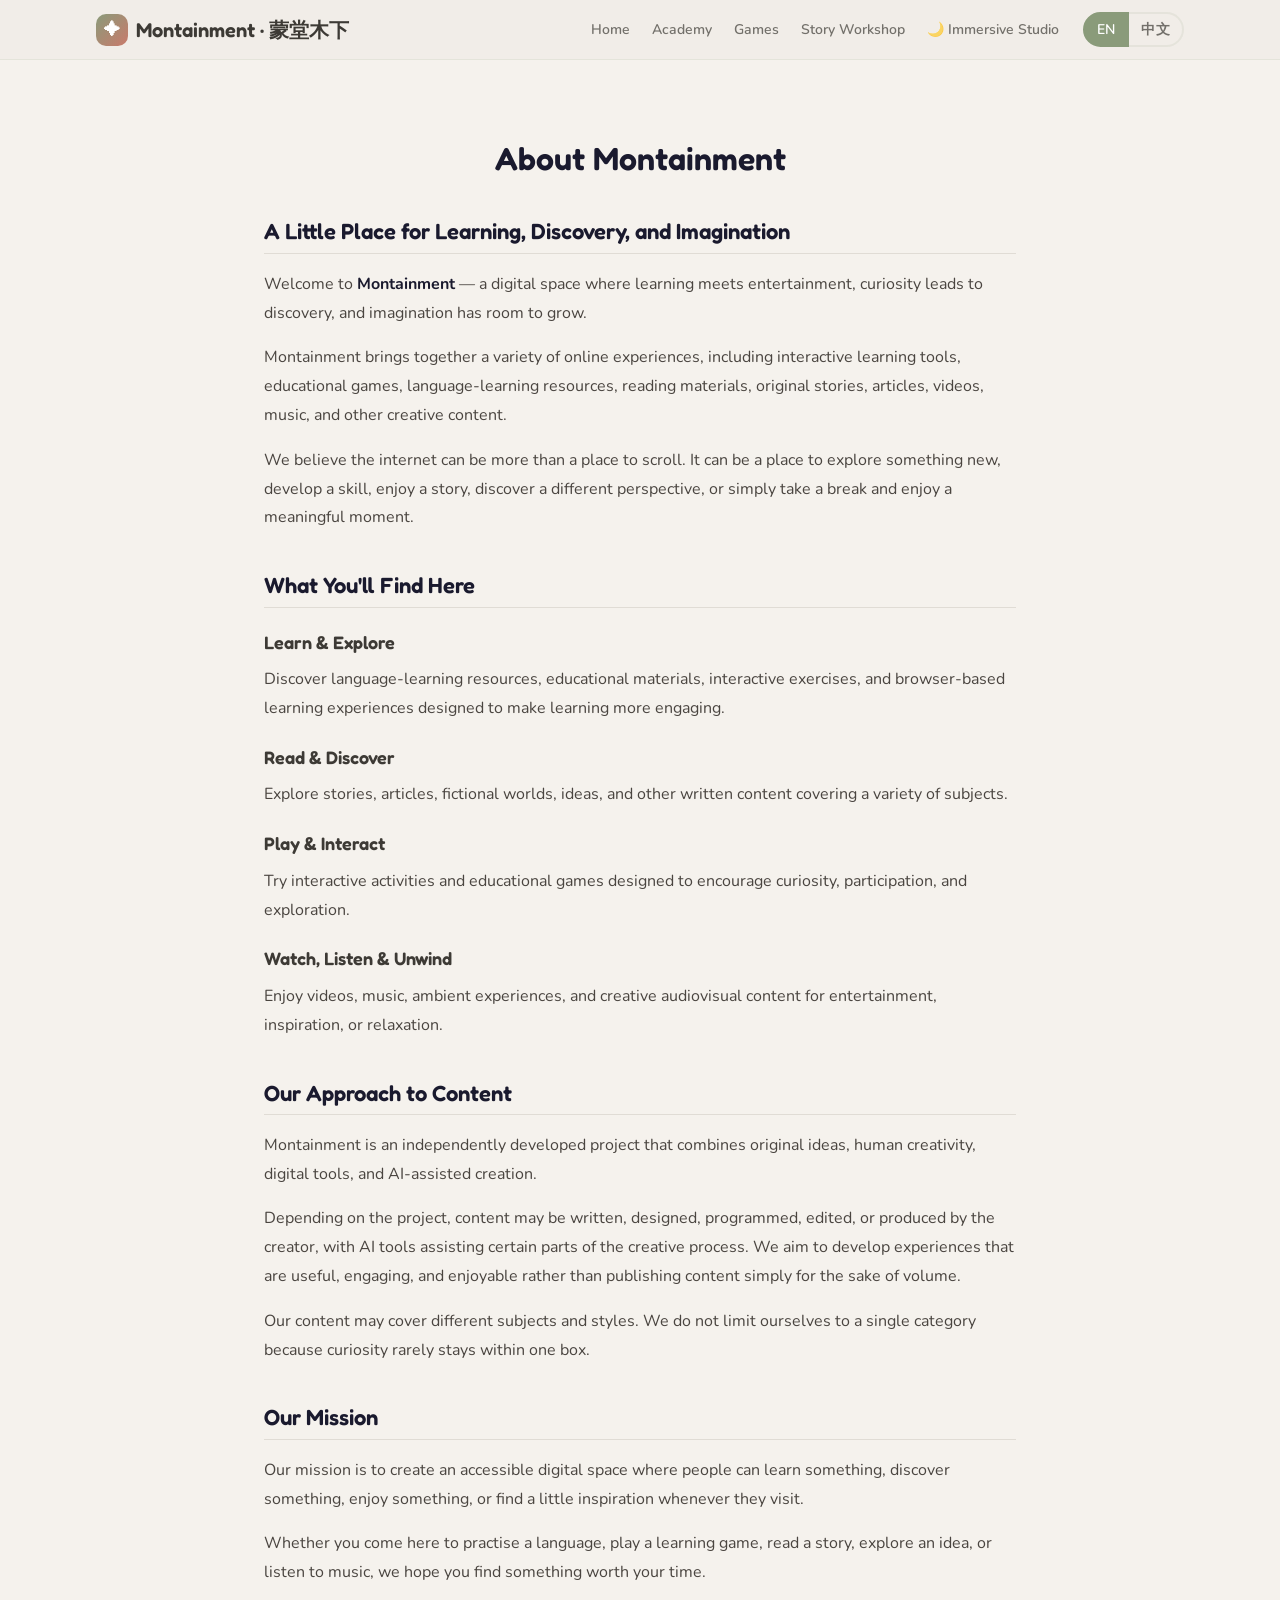
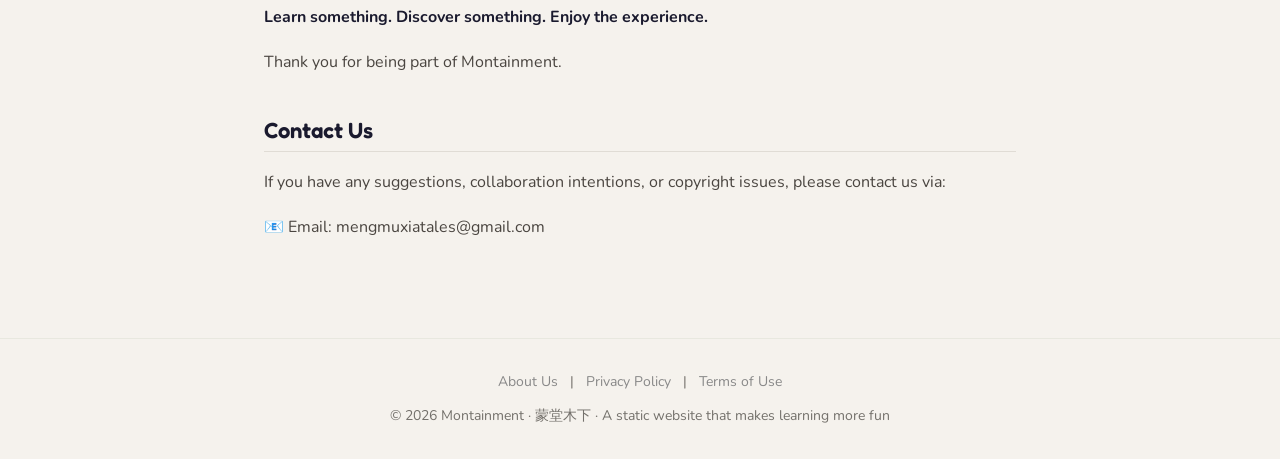
==== commit f0b0d1ee: "Update about.html" ====
--- a/about.html
+++ b/about.html
@@ -81,7 +81,7 @@
 
       <h2>联系我们</h2>
       <p>如果你有任何建议、合作意向或版权问题，欢迎随时联系我：</p>
-      <p>📧 Email: your-email@example.com (请替换为你的真实邮箱)</p>
+      <p>📧 Email: mengmuxiatales@gmail.com</p>
     </div>
 
     <!-- ===== 英文内容区 ===== -->
@@ -119,7 +119,7 @@
 
       <h2>Contact Us</h2>
       <p>If you have any suggestions, collaboration intentions, or copyright issues, please contact us via:</p>
-      <p>📧 Email: your-email@example.com</p>
+      <p>📧 Email: mengmuxiatales@gmail.com</p>
     </div>
 
   </main>
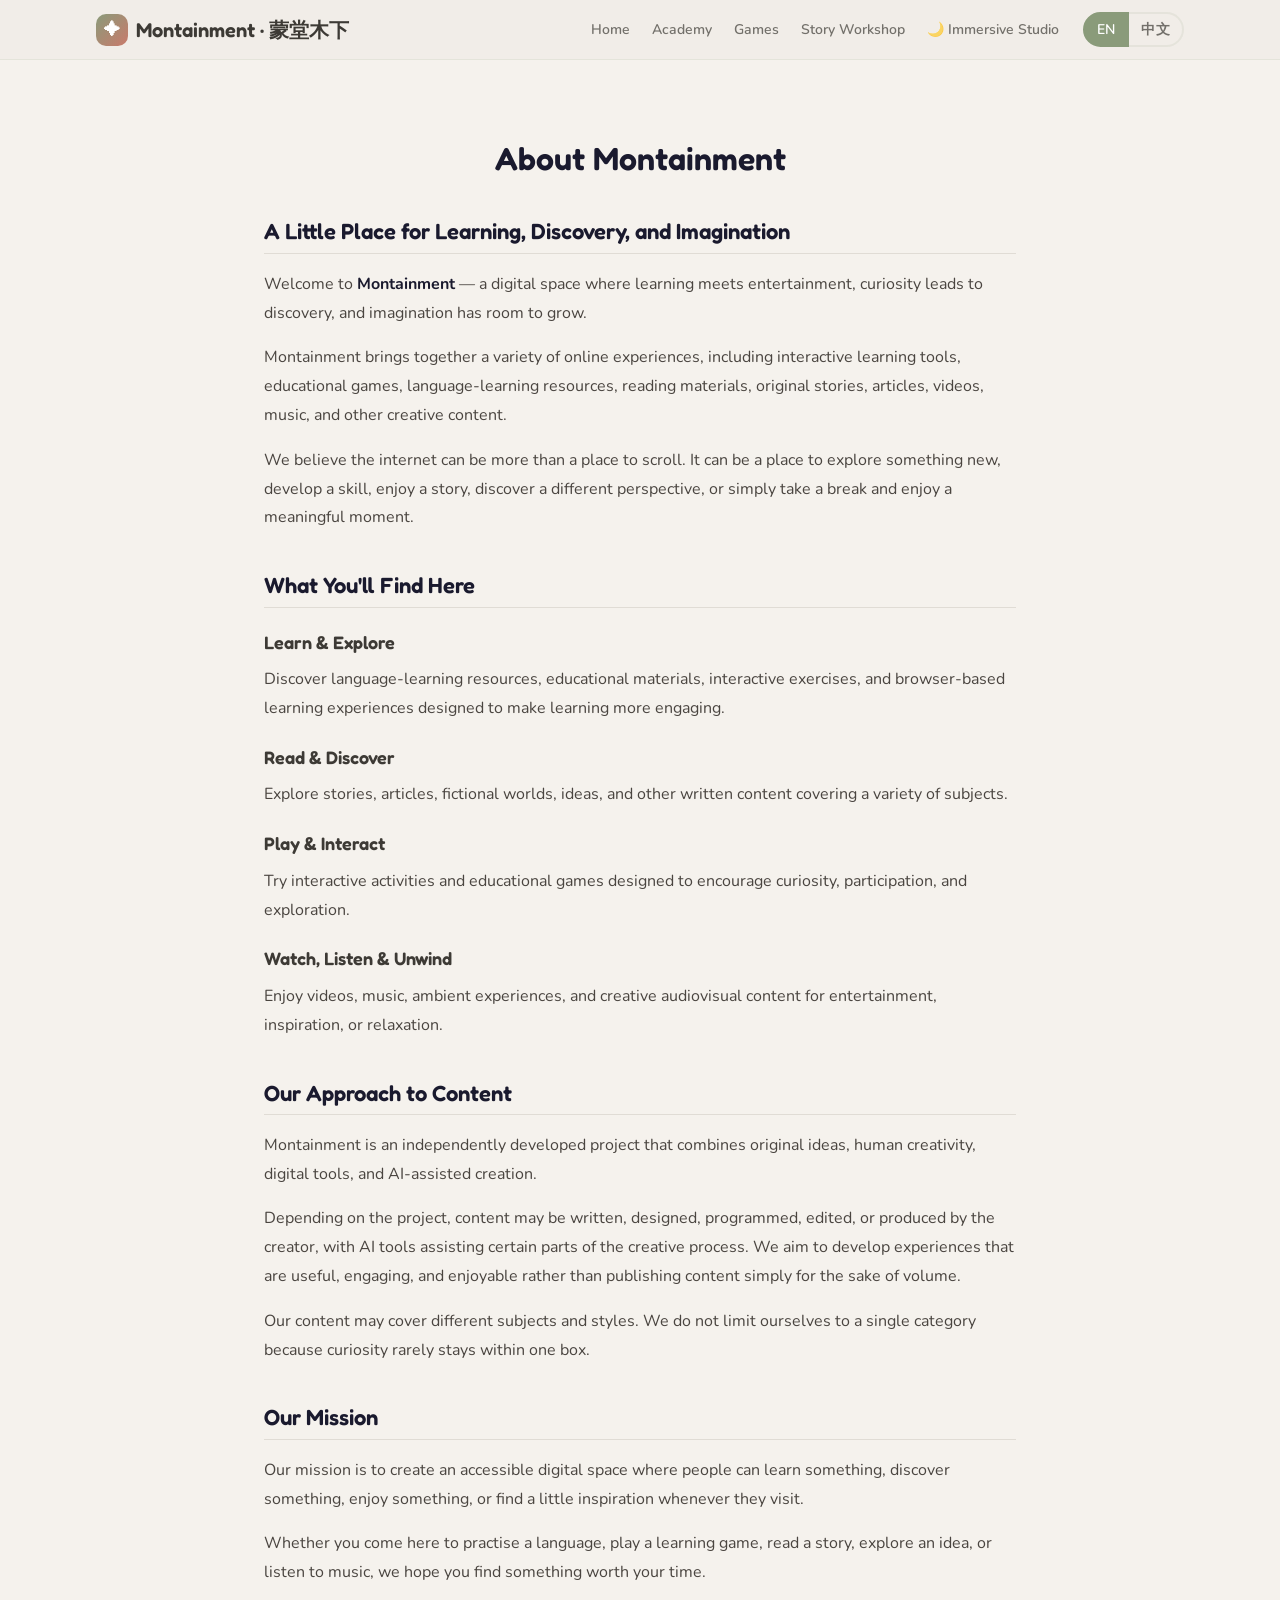
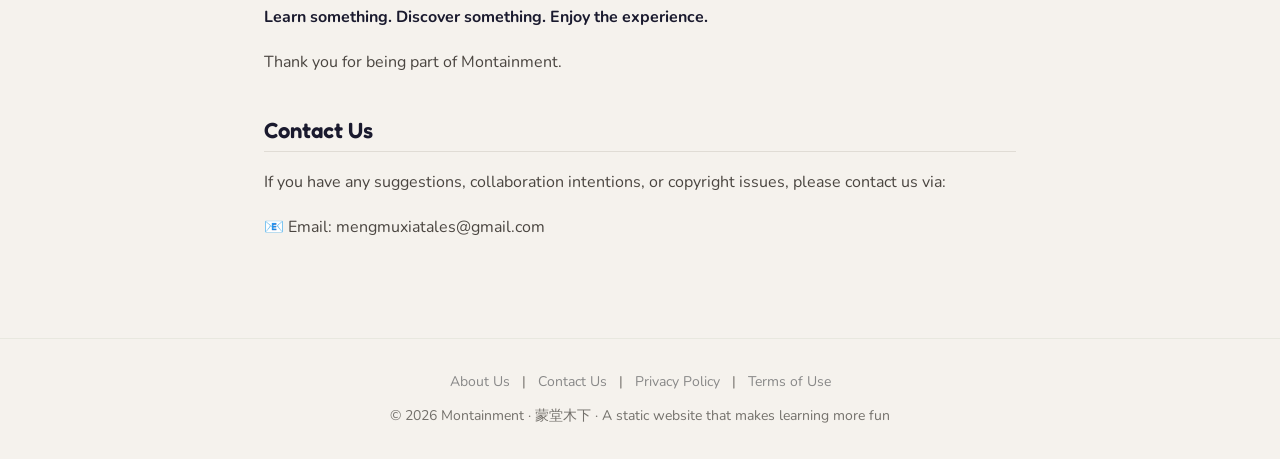
==== commit 8f91245b: "Update about.html" ====
--- a/about.html
+++ b/about.html
@@ -125,10 +125,12 @@
   </main>
 
   <!-- ============ 页脚 ============ -->
+   <!-- 🆕 统一格式的合规页脚 -->
   <footer class="site-footer">
     <div class="container" style="text-align: center;">
       <div style="margin-bottom: 12px; font-size: 14px;">
         <a href="about.html" style="color: #888; text-decoration: none; margin: 0 8px; transition: 0.2s;" onmouseover="this.style.color='#1a1a2e'" onmouseout="this.style.color='#888'" data-i18n="footer.about">关于我们</a> | 
+        <a href="contact.html" style="color: #888; text-decoration: none; margin: 0 8px; transition: 0.2s;" onmouseover="this.style.color='#1a1a2e'" onmouseout="this.style.color='#888'" data-i18n="footer.contact">联系我们</a> |
         <a href="privacy.html" style="color: #888; text-decoration: none; margin: 0 8px; transition: 0.2s;" onmouseover="this.style.color='#1a1a2e'" onmouseout="this.style.color='#888'" data-i18n="footer.privacy">隐私政策</a> | 
         <a href="terms.html" style="color: #888; text-decoration: none; margin: 0 8px; transition: 0.2s;" onmouseover="this.style.color='#1a1a2e'" onmouseout="this.style.color='#888'" data-i18n="footer.terms">使用条款</a>
       </div>
